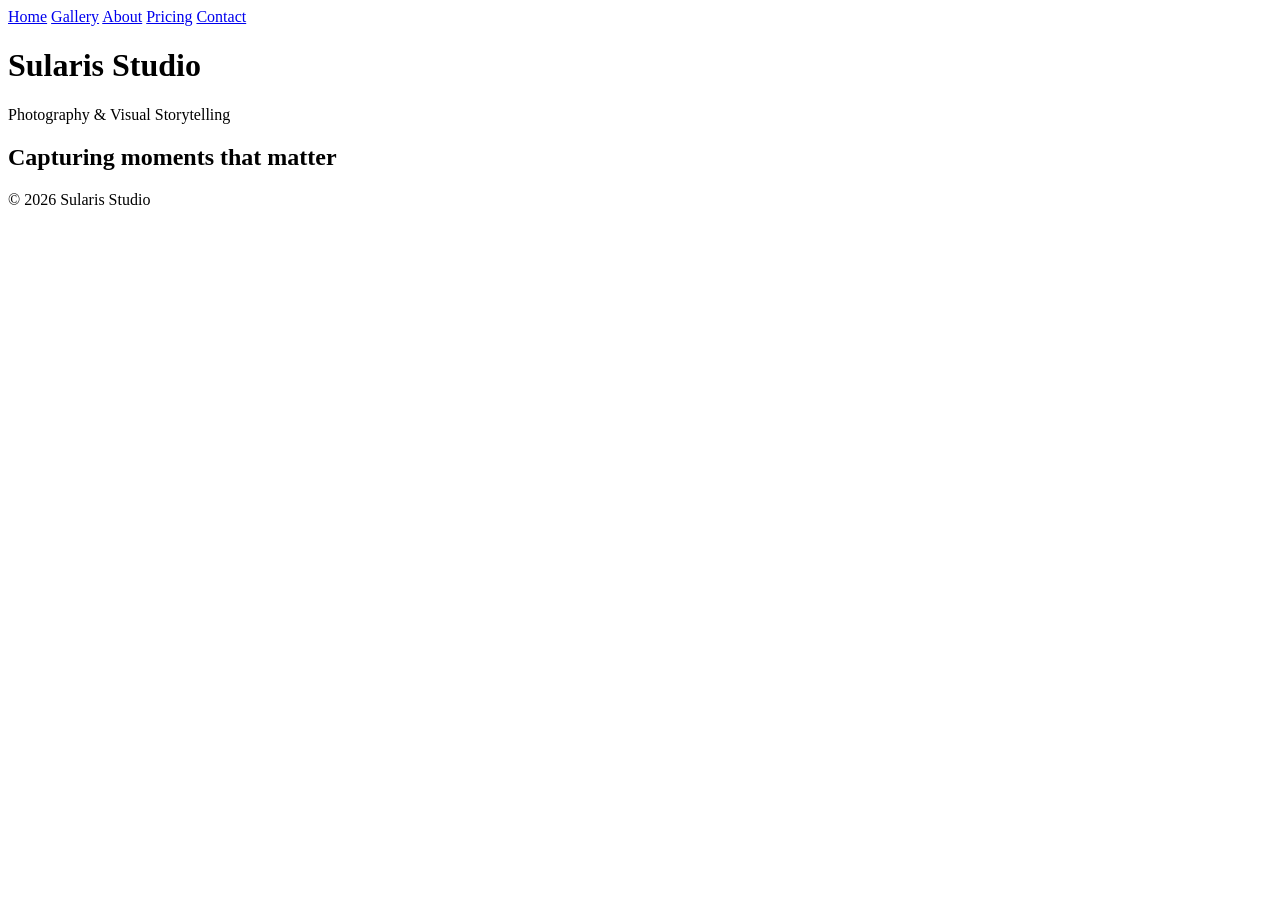
==== index.html @ 9b458678 "Update index.html" ====
<!DOCTYPE html>
<html>
<head>
  <title>Sularis Studio</title>
  <link rel="stylesheet" href="style.css">
</head>
<body>

<div class="nav">
  <a href="index.html">Home</a>
  <a href="pages/gallery.html">Gallery</a>
  <a href="pages/about.html">About</a>
  <a href="pages/pricing.html">Pricing</a>
  <a href="pages/contact.html">Contact</a>
</div>

<div class="header">
  <h1>Sularis Studio</h1>
  <p>Photography & Visual Storytelling</p>
</div>

<div class="section">
  <h2>Capturing moments that matter</h2>
</div>

<footer>© 2026 Sularis Studio</footer>

</body>
</html>
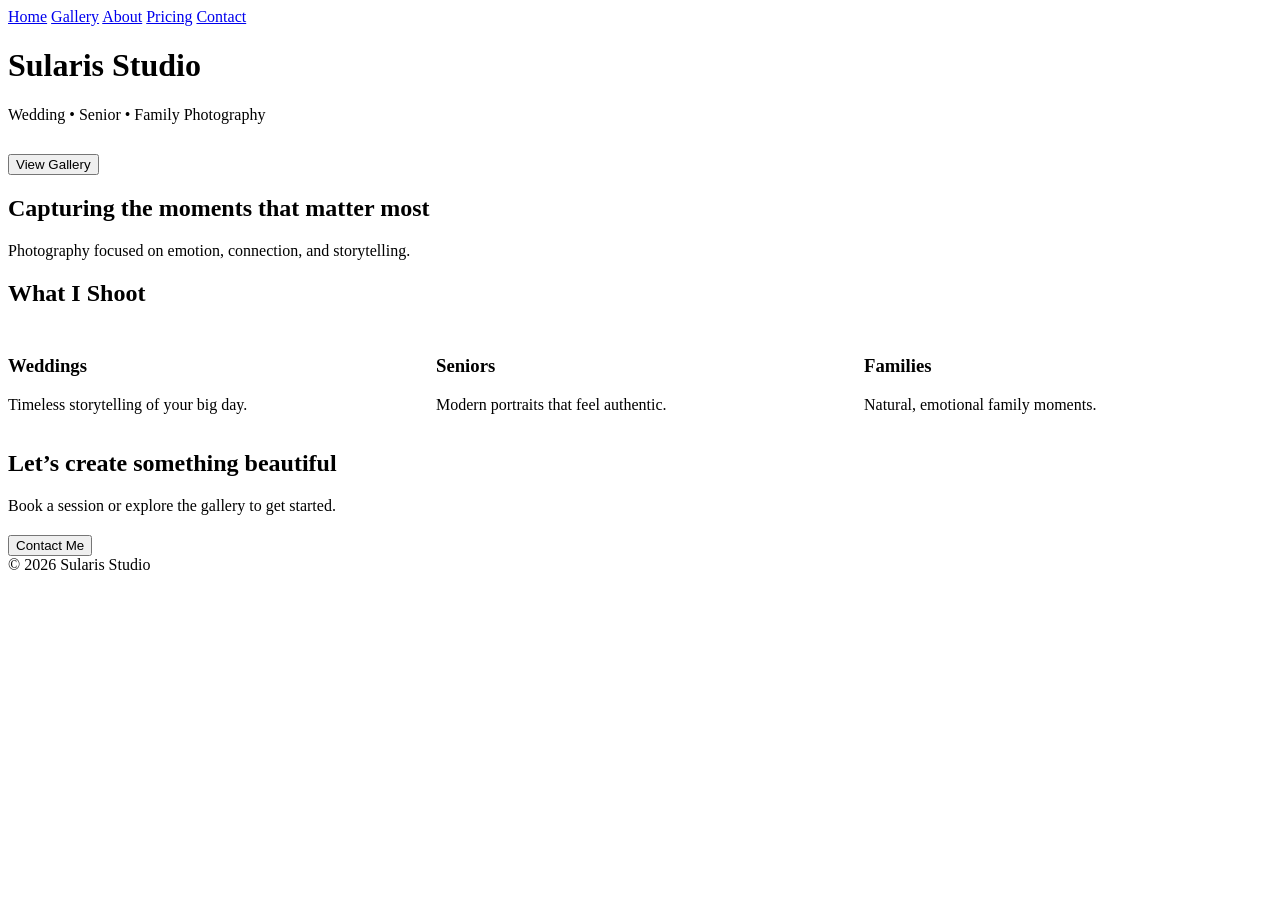
==== commit 3b01abdd: "Update index.html" ====
--- a/index.html
+++ b/index.html
@@ -1,29 +1,88 @@
 <!DOCTYPE html>
-<html>
+<html lang="en">
 <head>
+  <meta charset="UTF-8" />
+  <meta name="viewport" content="width=device-width, initial-scale=1.0"/>
   <title>Sularis Studio</title>
-  <link rel="stylesheet" href="style.css">
+  <link rel="stylesheet" href="style.css"/>
 </head>
+
 <body>
 
-<div class="nav">
-  <a href="index.html">Home</a>
-  <a href="pages/gallery.html">Gallery</a>
-  <a href="pages/about.html">About</a>
-  <a href="pages/pricing.html">Pricing</a>
-  <a href="pages/contact.html">Contact</a>
-</div>
+  <!-- NAVIGATION -->
+  <div class="nav">
+    <a href="index.html">Home</a>
+    <a href="pages/gallery.html">Gallery</a>
+    <a href="pages/about.html">About</a>
+    <a href="pages/pricing.html">Pricing</a>
+    <a href="pages/contact.html">Contact</a>
+  </div>
 
-<div class="header">
-  <h1>Sularis Studio</h1>
-  <p>Photography & Visual Storytelling</p>
-</div>
+  <!-- HERO SECTION -->
+  <header class="header">
+    <h1>Sularis Studio</h1>
+    <p>Wedding • Senior • Family Photography</p>
 
-<div class="section">
-  <h2>Capturing moments that matter</h2>
-</div>
+    <div style="margin-top: 30px;">
+      <a href="pages/gallery.html">
+        <button>View Gallery</button>
+      </a>
+    </div>
+  </header>
 
-<footer>© 2026 Sularis Studio</footer>
+  <!-- FEATURE SECTION -->
+  <div class="hero-card">
+    <h2>Capturing the moments that matter most</h2>
+    <p>
+      Photography focused on emotion, connection, and storytelling.
+    </p>
+  </div>
+
+  <!-- SERVICES PREVIEW -->
+  <div class="section">
+    <h2>What I Shoot</h2>
+
+    <div style="
+      display: grid;
+      grid-template-columns: repeat(auto-fit, minmax(220px, 1fr));
+      gap: 20px;
+      margin-top: 30px;
+    ">
+
+      <div class="hero-card">
+        <h3>Weddings</h3>
+        <p>Timeless storytelling of your big day.</p>
+      </div>
+
+      <div class="hero-card">
+        <h3>Seniors</h3>
+        <p>Modern portraits that feel authentic.</p>
+      </div>
+
+      <div class="hero-card">
+        <h3>Families</h3>
+        <p>Natural, emotional family moments.</p>
+      </div>
+
+    </div>
+  </div>
+
+  <!-- CALL TO ACTION -->
+  <div class="hero-card">
+    <h2>Let’s create something beautiful</h2>
+    <p>Book a session or explore the gallery to get started.</p>
+
+    <div style="margin-top: 20px;">
+      <a href="pages/contact.html">
+        <button>Contact Me</button>
+      </a>
+    </div>
+  </div>
+
+  <!-- FOOTER -->
+  <footer>
+    © 2026 Sularis Studio
+  </footer>
 
 </body>
 </html>
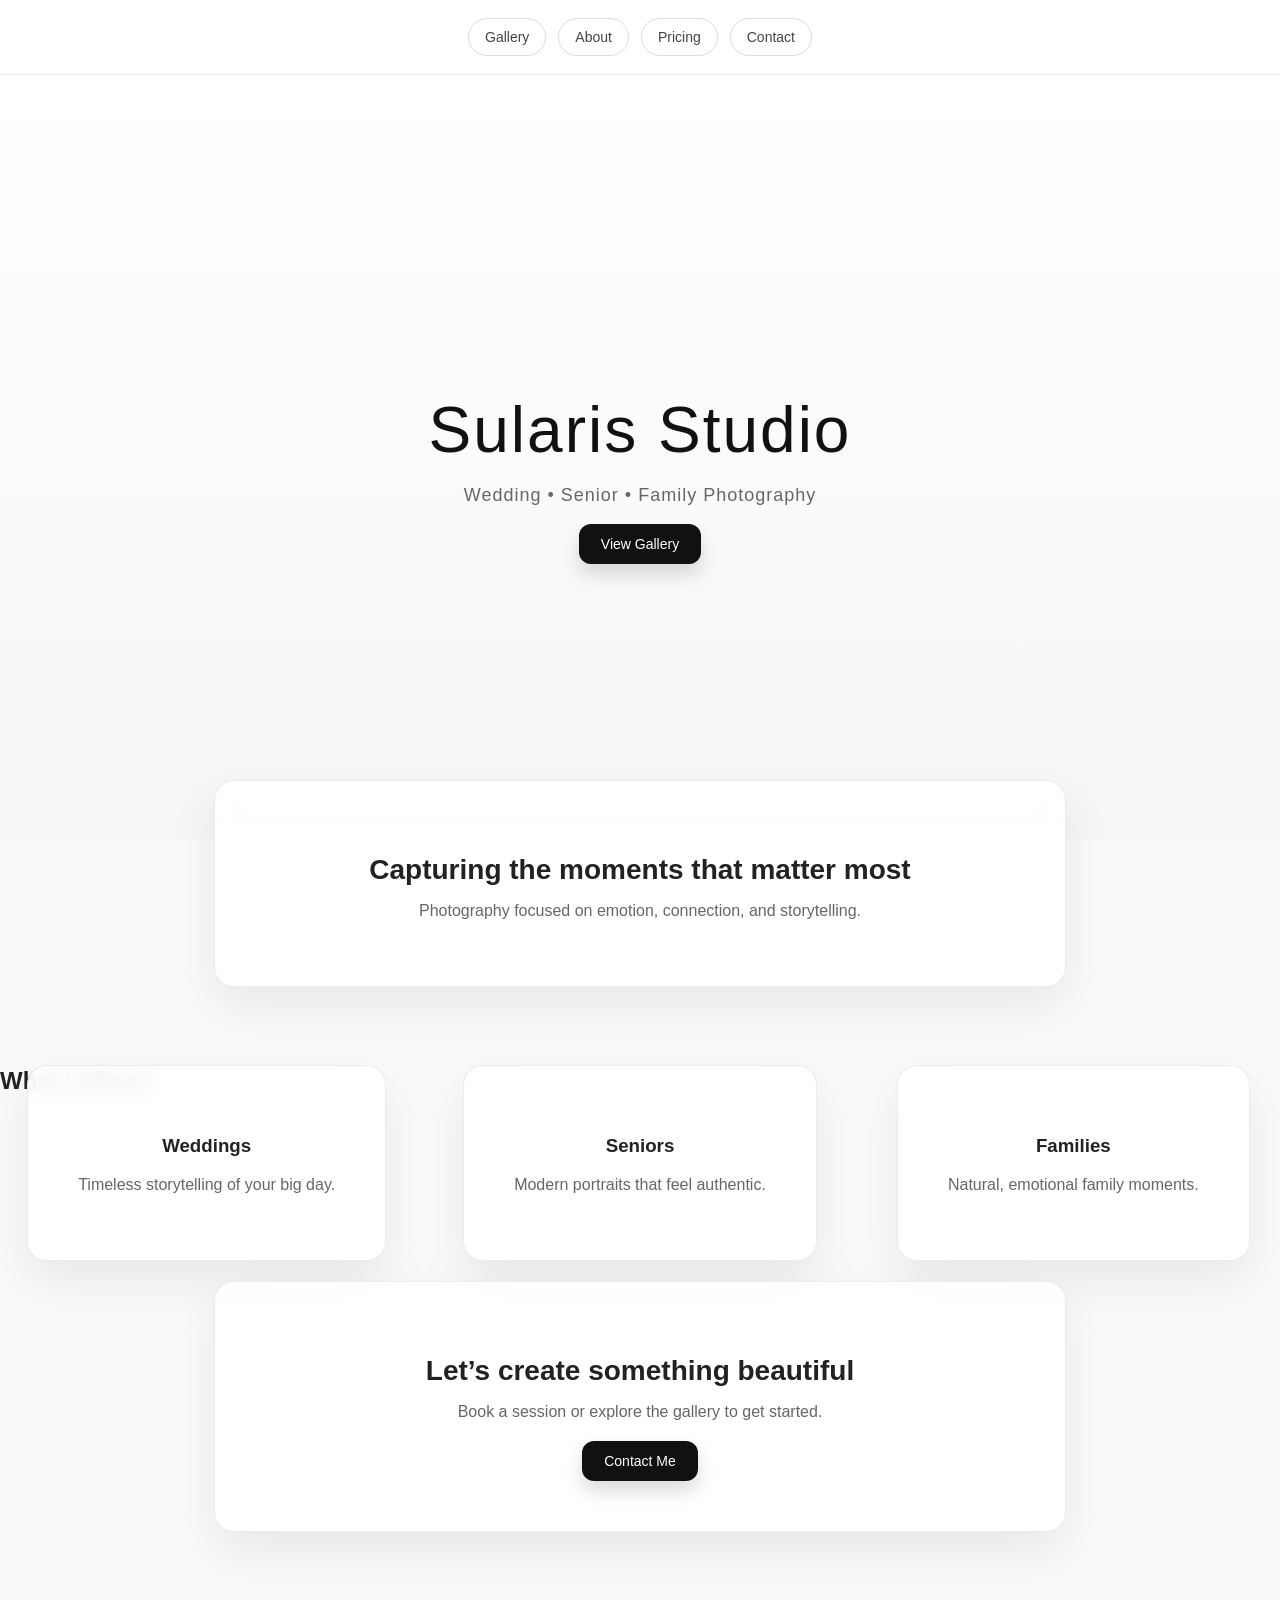
==== commit bb14b96e: "Update index.html image hero header" ====
--- a/index.html
+++ b/index.html
@@ -4,14 +4,13 @@
   <meta charset="UTF-8" />
   <meta name="viewport" content="width=device-width, initial-scale=1.0"/>
   <title>Sularis Studio</title>
-  <link rel="stylesheet" href="style.css"/>
+  <link rel="stylesheet" href="assets/style.css"/>
 </head>
 
 <body>
 
   <!-- NAVIGATION -->
   <div class="nav">
-    <a href="index.html">Home</a>
     <a href="pages/gallery.html">Gallery</a>
     <a href="pages/about.html">About</a>
     <a href="pages/pricing.html">Pricing</a>
@@ -19,6 +18,7 @@
   </div>
 
   <!-- HERO SECTION -->
+<!--  
   <header class="header">
     <h1>Sularis Studio</h1>
     <p>Wedding • Senior • Family Photography</p>
@@ -29,6 +29,19 @@
       </a>
     </div>
   </header>
+  -->
+  <header class="header hero-bg">
+
+  <div class="hero-content">
+    <h1>Sularis Studio</h1>
+    <p>Wedding • Senior • Family Photography</p>
+
+    <a href="pages/gallery.html">
+      <button>View Gallery</button>
+    </a>
+  </div>
+
+</header>
 
   <!-- FEATURE SECTION -->
   <div class="hero-card">
--- a/assets/style.css
+++ b/assets/style.css
@@ -0,0 +1,128 @@
+/* FULL PAGE CENTER LAYOUT */
+body {
+  font-family: Helvetica, Arial, sans-serif;
+  background: #fafafa;
+  color: #222;
+  margin: 0;
+}
+
+/* NAV (already good, but improved spacing) */
+.nav {
+  display: flex;
+  justify-content: center;
+  gap: 12px;
+  padding: 18px;
+  background: #fff;
+  border-bottom: 1px solid #eaeaea;
+}
+
+.nav a {
+  padding: 10px 16px;
+  border-radius: 999px;
+  border: 1px solid #ddd;
+  text-decoration: none;
+  color: #444;
+  transition: 0.2s;
+  font-size: 14px;
+}
+
+.nav a:hover {
+  background: #111;
+  color: #fff;
+  border-color: #111;
+}
+
+.header {
+  height: 85vh;
+  display: flex;
+  flex-direction: column;
+  justify-content: center;
+  align-items: center;
+  text-align: center;
+
+  padding: 0 20px;
+
+  /* ✨ subtle luxury gradient background */
+  background: linear-gradient(
+    to bottom,
+    #ffffff,
+    #f6f6f6
+  );
+}
+
+/* BIG TITLE IMPACT */
+.header h1 {
+  font-size: 64px;
+  font-weight: 500;
+  letter-spacing: 2px;
+  margin-bottom: 10px;
+
+  /* subtle depth */
+  color: #111;
+}
+
+/* SUBTITLE */
+.header p {
+  font-size: 18px;
+  color: #666;
+  letter-spacing: 1px;
+}
+
+button {
+  padding: 12px 22px;
+  border-radius: 12px;
+  border: none;
+ 
+  background: #111;
+  color: #fff;
+
+  cursor: pointer;
+  font-size: 14px;
+
+  transition: 0.2s ease;
+  box-shadow: 0 10px 20px rgba(0,0,0,0.15);
+}
+
+button:hover {
+  transform: translateY(-2px);
+  box-shadow: 0 15px 25px rgba(0,0,0,0.2);
+}
+
+.hero-card {
+  max-width: 750px;
+  margin: -40px auto 60px auto;
+
+  background: rgba(255, 255, 255, 0.9);
+  backdrop-filter: blur(10px);
+
+  border: 1px solid rgba(0, 0, 0, 0.08);
+  border-radius: 20px;
+
+  padding: 50px;
+
+  text-align: center;
+
+  /* ✨ real depth */
+  box-shadow:
+    0 20px 50px rgba(0, 0, 0, 0.08);
+
+  transform: translateY(-20px);
+  transition: transform 0.3s ease, box-shadow 0.3s ease;
+}
+
+/* hover lift effect */
+.hero-card:hover {
+  transform: translateY(-25px);
+  box-shadow:
+    0 30px 70px rgba(0, 0, 0, 0.12);
+}
+
+.hero-card h2 {
+  font-size: 28px;
+  margin-bottom: 10px;
+}
+
+.hero-card p {
+  color: #666;
+  font-size: 16px;
+}
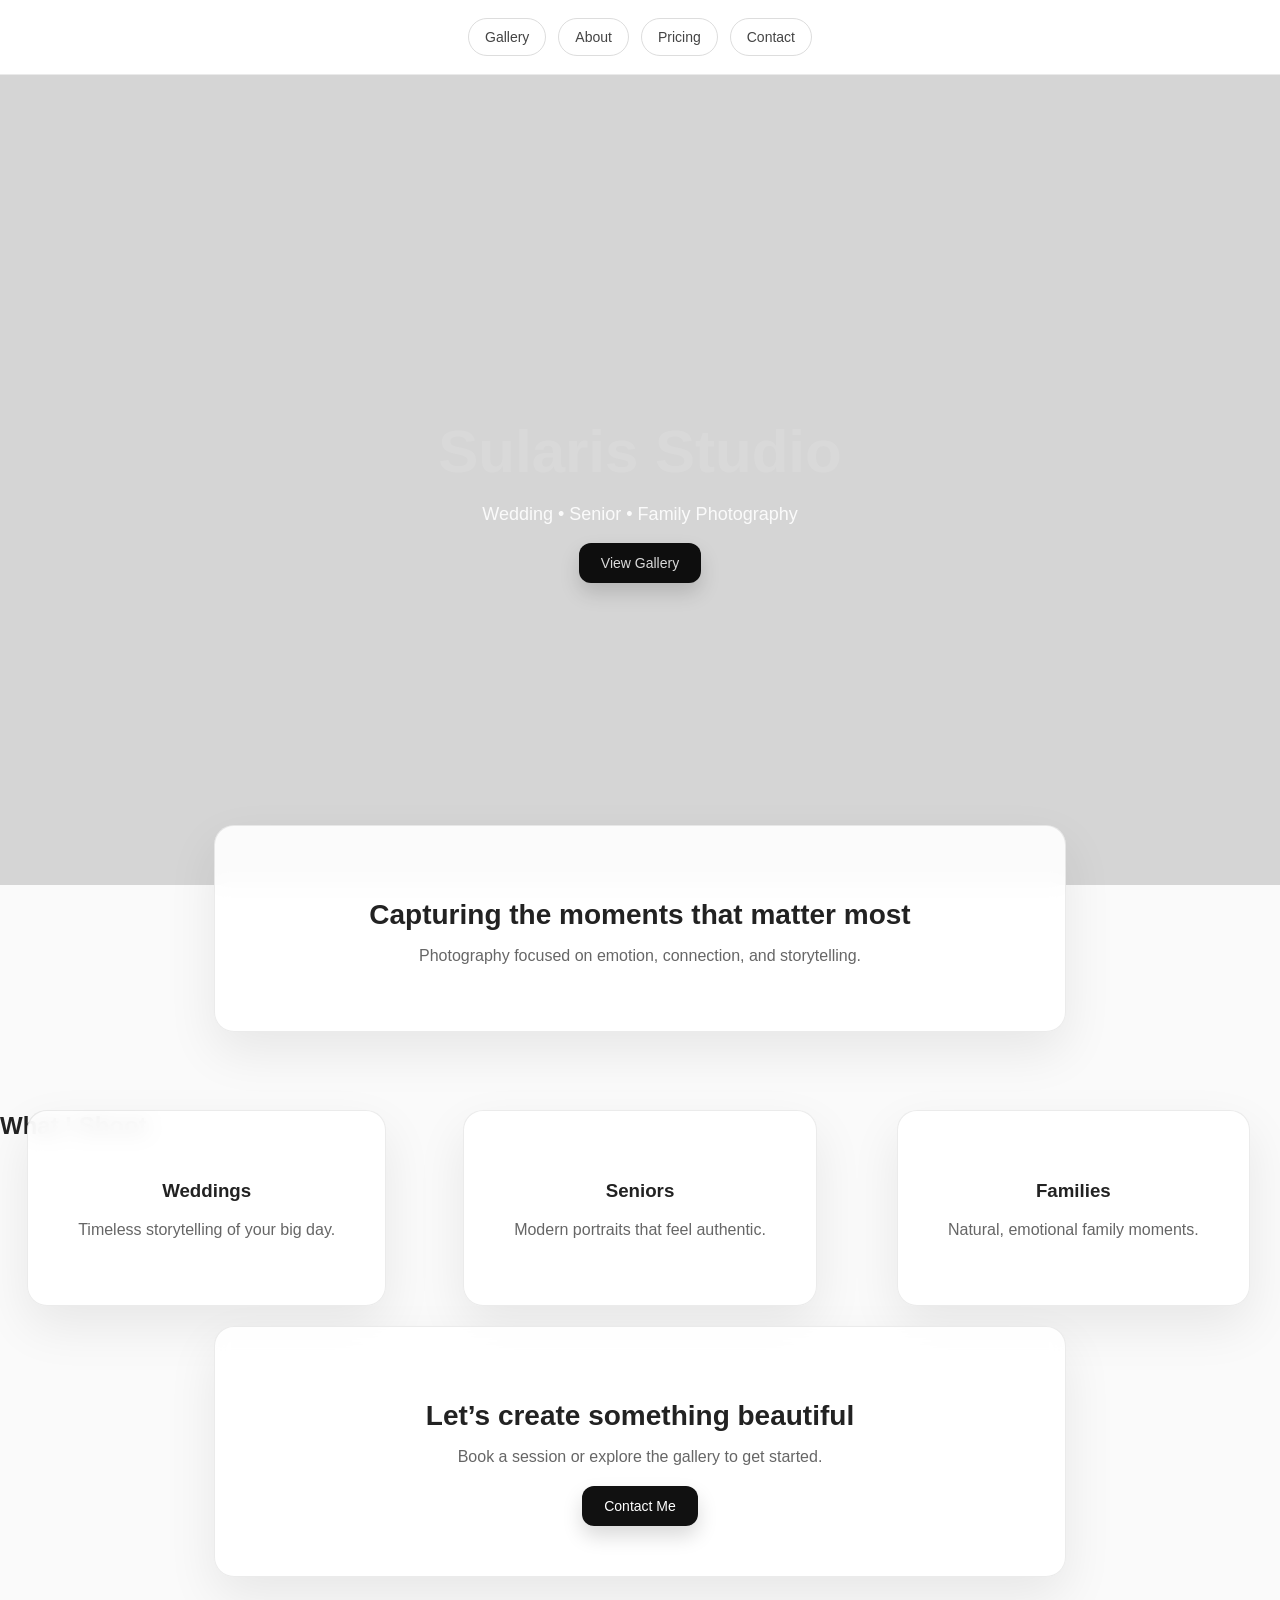
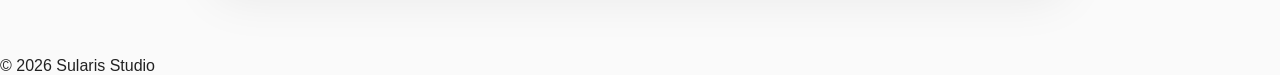
==== commit e8023590: "Update index.html" ====
--- a/index.html
+++ b/index.html
@@ -29,7 +29,7 @@
       </a>
     </div>
   </header>
-  -->
+ 
   <header class="header hero-bg">
 
   <div class="hero-content">
@@ -42,7 +42,21 @@
   </div>
 
 </header>
+ -->
 
+<header class="hero-bg">
+
+  <div class="hero-content-box">
+    <h1>Sularis Studio</h1>
+    <p>Wedding • Senior • Family Photography</p>
+
+    <a href="pages/gallery.html">
+      <button>View Gallery</button>
+    </a>
+  </div>
+
+</header>
+  
   <!-- FEATURE SECTION -->
   <div class="hero-card">
     <h2>Capturing the moments that matter most</h2>
--- a/assets/style.css
+++ b/assets/style.css
@@ -126,3 +126,54 @@
   color: #666;
   font-size: 16px;
 }
+
+/* HERO HEADER */
+.hero-bg {
+  height: 90vh;
+  display: flex;
+  align-items: center;
+  justify-content: center; /* use to be center*/
+  text-align: center;
+  
+  position: relative;
+  color: white;
+
+  /* background image */
+  background-image: url("../images/home1.jpg");
+  background-size: cover;
+  background-position: center 30%;
+}
+
+/* dark overlay */
+.hero-bg::before {
+  content: "";
+  position: absolute;
+  inset: 0;
+  background: rgba(0,0,0,0.15);
+}
+
+/* keeps text above overlay */
+.hero-content {
+  position: relative;
+  z-index: 1;
+
+  /* moves text within hero header */
+ transform: translateY(clamp(40px, 8vh, 90px));
+}
+
+.hero-bg h1 {
+  font-size: 60px;
+  margin-bottom: 10px;
+}
+
+.hero-bg p {
+  font-size: 18px;
+  opacity: 0.9;
+}
+
+/* MOBILE ADJUSTMENTS */
+@media (max-width: 768px) {
+  .hero-content {
+    transform: translateY(30px);
+  }
+}
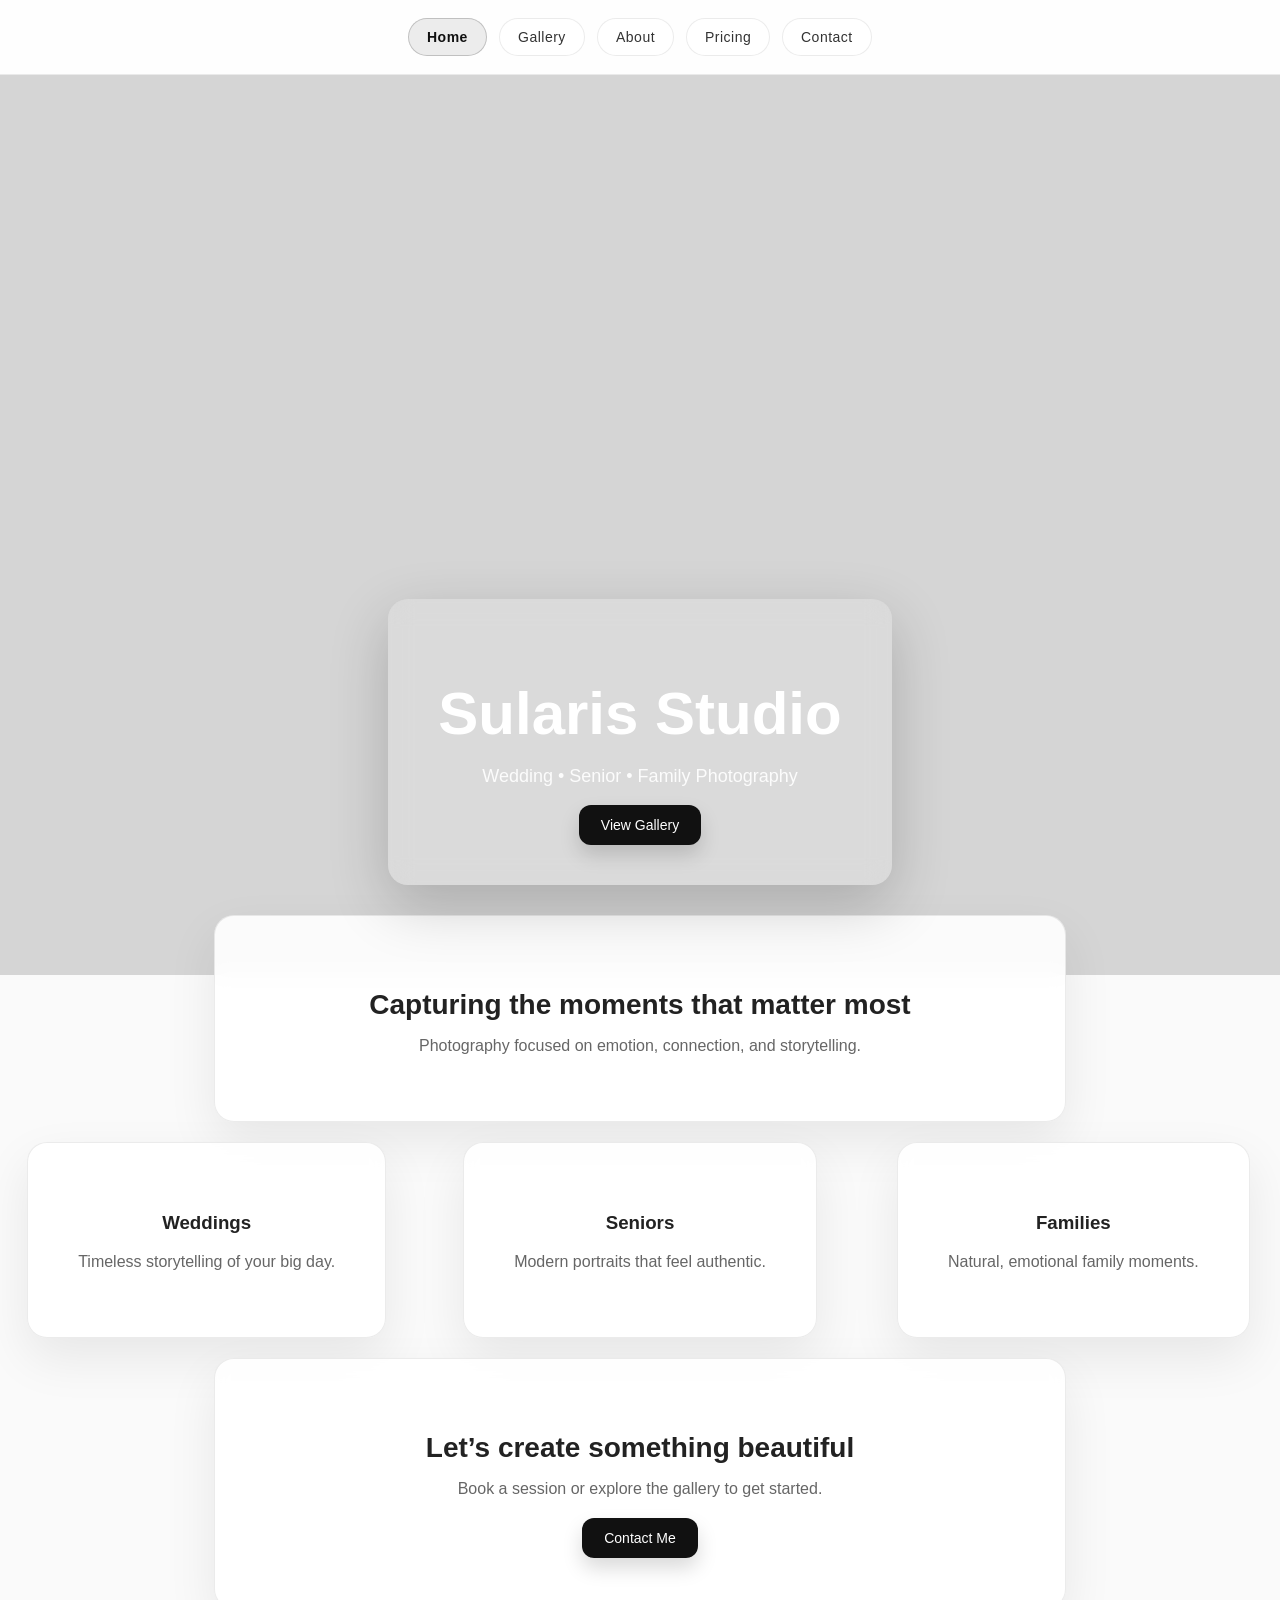
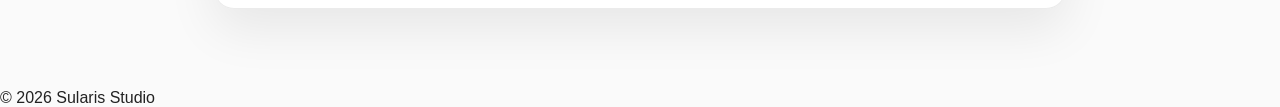
==== commit 60b2a8dd: "Update index.html" ====
--- a/index.html
+++ b/index.html
@@ -11,10 +11,11 @@
 
   <!-- NAVIGATION -->
   <div class="nav">
-    <a href="pages/gallery.html">Gallery</a>
-    <a href="pages/about.html">About</a>
-    <a href="pages/pricing.html">Pricing</a>
-    <a href="pages/contact.html">Contact</a>
+    <a href="/" class="active">Home</a>
+    <a href="/pages/gallery.html">Gallery</a>
+    <a href="/pages/about.html">About</a>
+    <a href="/pages/pricing.html">Pricing</a>
+    <a href="/pages/contact.html">Contact</a>
   </div>
 
   <!-- HERO SECTION -->
@@ -67,7 +68,6 @@
 
   <!-- SERVICES PREVIEW -->
   <div class="section">
-    <h2>What I Shoot</h2>
 
     <div style="
       display: grid;
--- a/assets/style.css
+++ b/assets/style.css
@@ -8,29 +8,65 @@
 
 /* NAV (already good, but improved spacing) */
 .nav {
+  position: sticky;
+  top: 0;
+  z-index: 1000;
+  gap: 14px;
+
   display: flex;
   justify-content: center;
   gap: 12px;
   padding: 18px;
-  background: #fff;
-  border-bottom: 1px solid #eaeaea;
+
+  /* glass effect background */
+  background: rgba(255, 255, 255, 0.75);
+  backdrop-filter: blur(10px);
+
+  border-bottom: 1px solid rgba(0, 0, 0, 0.08);
 }
 
 .nav a {
-  padding: 10px 16px;
+  padding: 10px 18px;
   border-radius: 999px;
-  border: 1px solid #ddd;
+  will-change: transform;
+  border: 1px solid rgba(0, 0, 0, 0.08);
+  background: rgba(255, 255, 255, 0.6);
+
   text-decoration: none;
-  color: #444;
-  transition: 0.2s;
+  color: #333;
+
   font-size: 14px;
+  font-weight: 500;
+  letter-spacing: 0.5px;
+
+  backdrop-filter: blur(8px);
+
+  transition: all 0.25s ease;
 }
 
 .nav a:hover {
-  background: #111;
+  background: rgba(17,17,17,0.85);
   color: #fff;
   border-color: #111;
-}
+
+  transform: translateY(-1px);
+  box-shadow: 0 8px 20px rgba(0,0,0,0.15);
+}
+
+.nav a.active {
+  background: rgba(17,17,17,0.08);
+  border-color: rgba(17,17,17,0.2);
+  color: #111;
+  font-weight: 600
+}
+
+.nav a.active:hover {
+  background: rgba(17,17,17,0.12);
+}
+
+
+
+
 
 .header {
   height: 85vh;
@@ -102,7 +138,7 @@
 
   text-align: center;
 
-  /* ✨ real depth */
+  /* real depth */
   box-shadow:
     0 20px 50px rgba(0, 0, 0, 0.08);
 
@@ -131,15 +167,16 @@
 .hero-bg {
   height: 90vh;
   display: flex;
-  align-items: center;
+  align-items: flex-end;
   justify-content: center; /* use to be center*/
   text-align: center;
+
+   /* title location */
+  padding-bottom: 90px;
   
   position: relative;
-  color: white;
-
   /* background image */
-  background-image: url("../images/home1.jpg");
+  background-image: url("../images/Home1.jpg");
   background-size: cover;
   background-position: center 30%;
 }
@@ -150,16 +187,41 @@
   position: absolute;
   inset: 0;
   background: rgba(0,0,0,0.15);
-}
-
-/* keeps text above overlay */
-.hero-content {
+  z-index: 0;
+}
+
+/* FLOATING GLASS BOX */
+.hero-content-box {
   position: relative;
   z-index: 1;
 
-  /* moves text within hero header */
- transform: translateY(clamp(40px, 8vh, 90px));
-}
+  text-align: center;
+  padding: 40px 50px;
+  border-radius: 20px;
+
+  /*  CONTROL THIS FOR OPACITY */
+  background: rgba(255, 255, 255, 0.12);
+
+  /* glass blur effect */
+  backdrop-filter: blur(12px);
+
+  /* soft shadow = floating feel */
+  box-shadow: 0 20px 60px rgba(0,0,0,0.2);
+
+  color: white;
+  max-width: 600px;
+}
+
+.hero-content-box {
+  transition: transform 0.3s ease, box-shadow 0.3s ease;
+}
+
+.hero-content-box:hover {
+  transform: translateY(-8px);
+  box-shadow: 0 30px 80px rgba(0,0,0,0.35);
+}
+
+
 
 .hero-bg h1 {
   font-size: 60px;
@@ -171,9 +233,149 @@
   opacity: 0.9;
 }
 
-/* MOBILE ADJUSTMENTS */
-@media (max-width: 768px) {
-  .hero-content {
-    transform: translateY(30px);
-  }
-}
+
+/* PRICING GRID */
+.pricing-grid {
+  display: grid;
+  grid-template-columns: repeat(auto-fit, minmax(260px, 1fr));
+  gap: 30px;
+  padding: 40px;
+}
+
+/* PRICE CARD */
+.price-card {
+  background: rgba(255,255,255,0.85);
+  backdrop-filter: blur(10px);
+
+  border: 1px solid rgba(0,0,0,0.08);
+  border-radius: 20px;
+
+  padding: 30px;
+
+  box-shadow: 0 15px 40px rgba(0,0,0,0.08);
+  transition: 0.3s ease;
+}
+
+.price-card:hover {
+  transform: translateY(-8px);
+  box-shadow: 0 25px 60px rgba(0,0,0,0.12);
+}
+
+.price-card h2 {
+  margin-bottom: 5px;
+}
+
+.price {
+  font-size: 28px;
+  margin-bottom: 10px;
+}
+
+.desc {
+  color: #777;
+  margin-bottom: 15px;
+}
+
+.price-card ul {
+  padding-left: 18px;
+  color: #555;
+  margin-bottom: 20px;
+}
+
+/* FEATURED PLAN */
+.featured {
+  border: 2px solid #111;
+  transform: scale(1.03);
+}
+
+.badge {
+  background: #111;
+  color: white;
+  font-size: 12px;
+  padding: 5px 10px;
+  border-radius: 999px;
+  display: inline-block;
+  margin-bottom: 10px;
+}
+
+/* ADDONS */
+.addons {
+  list-style: none;
+  padding: 0;
+  color: #555;
+}
+
+/* SUBTITLE */
+.subtitle {
+  text-align: center;
+  color: #777;
+  margin-bottom: 20px;
+}
+
+.section-title {
+  text-align: center;
+  font-size: 32px;
+  margin-top: 40px;
+}
+
+.section-subtitle {
+  text-align: center;
+  color: #777;
+  margin-bottom: 20px;
+}
+
+
+/* Pricing hero size */
+.pricing-hero {
+  height: 60vh; /* smaller than homepage */
+  background-image: url("../images/pricing.jpg"); /* optional */
+}
+
+/* ADDONS CONTAINER */
+.addons-box {
+  max-width: 1100px;
+  margin: 60px auto;
+  transition: transform 0.3s ease, box-shadow 0.3s ease;
+
+  padding: 40px;
+
+  border-radius: 24px;
+
+  background: rgba(255,255,255,0.8);
+  backdrop-filter: blur(10px);
+
+  border: 1px solid rgba(0,0,0,0.08);
+
+  box-shadow: 0 20px 60px rgba(0,0,0,0.08);
+
+  text-align: center;
+}
+
+.addons-box:hover {
+  transform: translateY(-6px);
+  box-shadow: 0 30px 80px rgba(0,0,0,0.12);
+}
+
+/* GRID INSIDE */
+.addons-grid {
+  display: grid;
+  grid-template-columns: repeat(auto-fit, minmax(220px, 1fr));
+  gap: 30px;
+  margin-top: 20px;
+}
+
+/* INDIVIDUAL ITEM */
+.addon-item h4 {
+  margin-bottom: 5px;
+  font-size: 16px;
+}
+
+.addon-item p {
+  font-size: 18px;
+  font-weight: 600;
+}
+
+.addon-item span {
+  display: block;
+  font-size: 13px;
+  color: #777;
+}
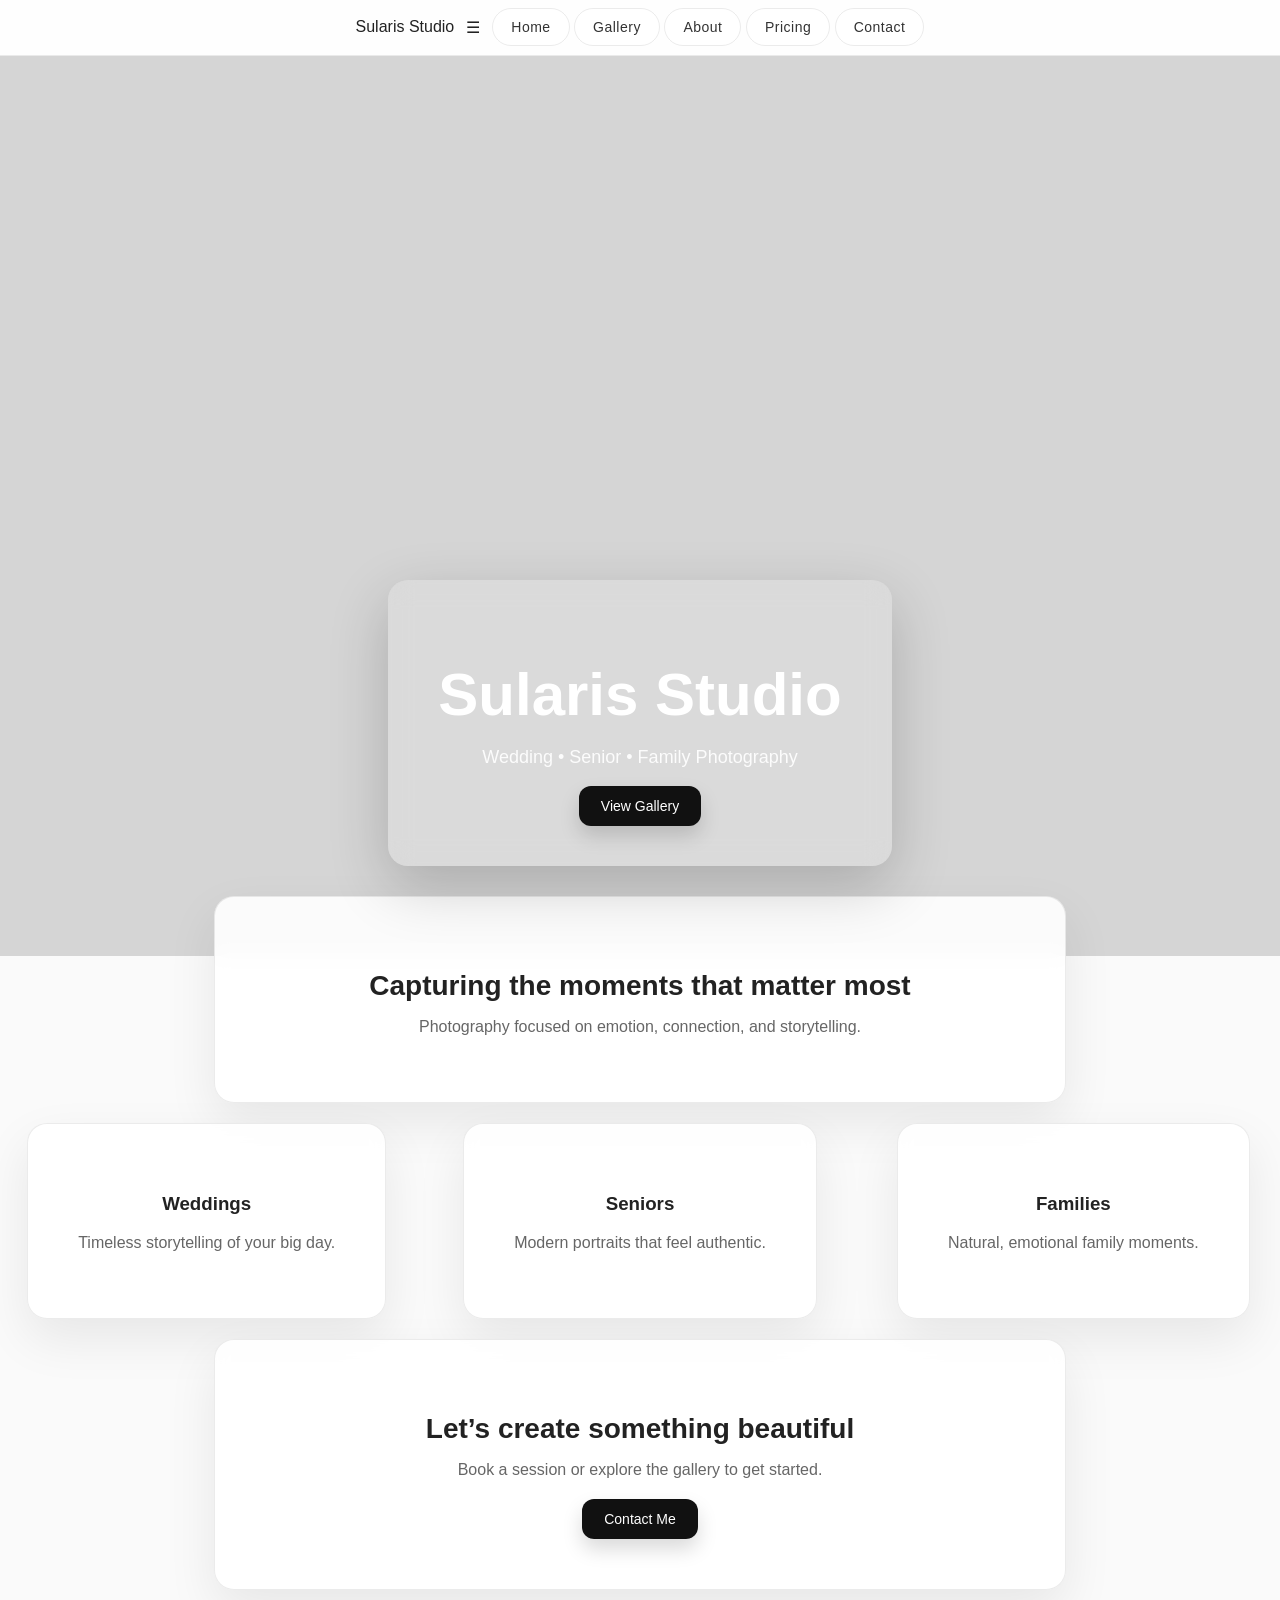
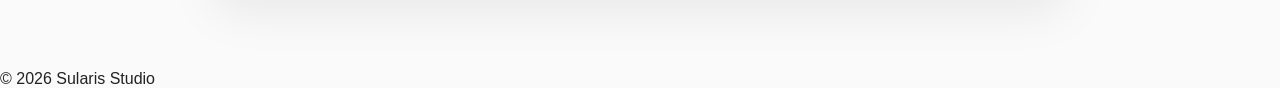
==== commit e327bc9a: "Update index.html" ====
--- a/index.html
+++ b/index.html
@@ -10,14 +10,27 @@
 <body>
 
   <!-- NAVIGATION -->
+ <!-- <div class="nav">
+    <a href="index.html" class="active">Home</a>
+    <a href="pages/gallery.html">Gallery</a>
+    <a href="pages/about.html">About</a>
+    <a href="pages/pricing.html">Pricing</a>
+    <a href="pages/contact.html">Contact</a>
+  </div>
+-->
   <div class="nav">
-    <a href="/" class="active">Home</a>
-    <a href="/pages/gallery.html">Gallery</a>
-    <a href="/pages/about.html">About</a>
-    <a href="/pages/pricing.html">Pricing</a>
-    <a href="/pages/contact.html">Contact</a>
+  <div class="logo">Sularis Studio</div>
+
+  <div class="hamburger" onclick="toggleMenu()">☰</div>
+
+  <div class="nav-links" id="navLinks">
+    <a href="index.html">Home</a>
+    <a href="pages/gallery.html">Gallery</a>
+    <a href="pages/about.html">About</a>
+    <a href="pages/pricing.html">Pricing</a>
+    <a href="pages/contact.html">Contact</a>
   </div>
-
+</div>
   <!-- HERO SECTION -->
 <!--  
   <header class="header">
--- a/assets/style.css
+++ b/assets/style.css
@@ -379,3 +379,41 @@
   font-size: 13px;
   color: #777;
 }
+
+@media (max-width: 768px) {
+  .header h1 {
+    font-size: 38px;
+  }
+
+  .header p {
+    font-size: 14px;
+  }
+
+  .hero-content-box {
+    padding: 20px 22px;
+    max-width: 90%;
+  }
+
+  .nav {
+    flex-wrap: wrap;
+    gap: 8px;
+  }
+
+  button {
+    padding: 10px 16px;
+  }
+
+  .hero-bg h1 {
+  font-size: 38px;
+}
+
+.hero-bg p {
+  font-size: 14px;
+}
+
+.hero-content-box {
+  padding: 20px 22px;
+  max-width: 90%;
+}
+  
+}
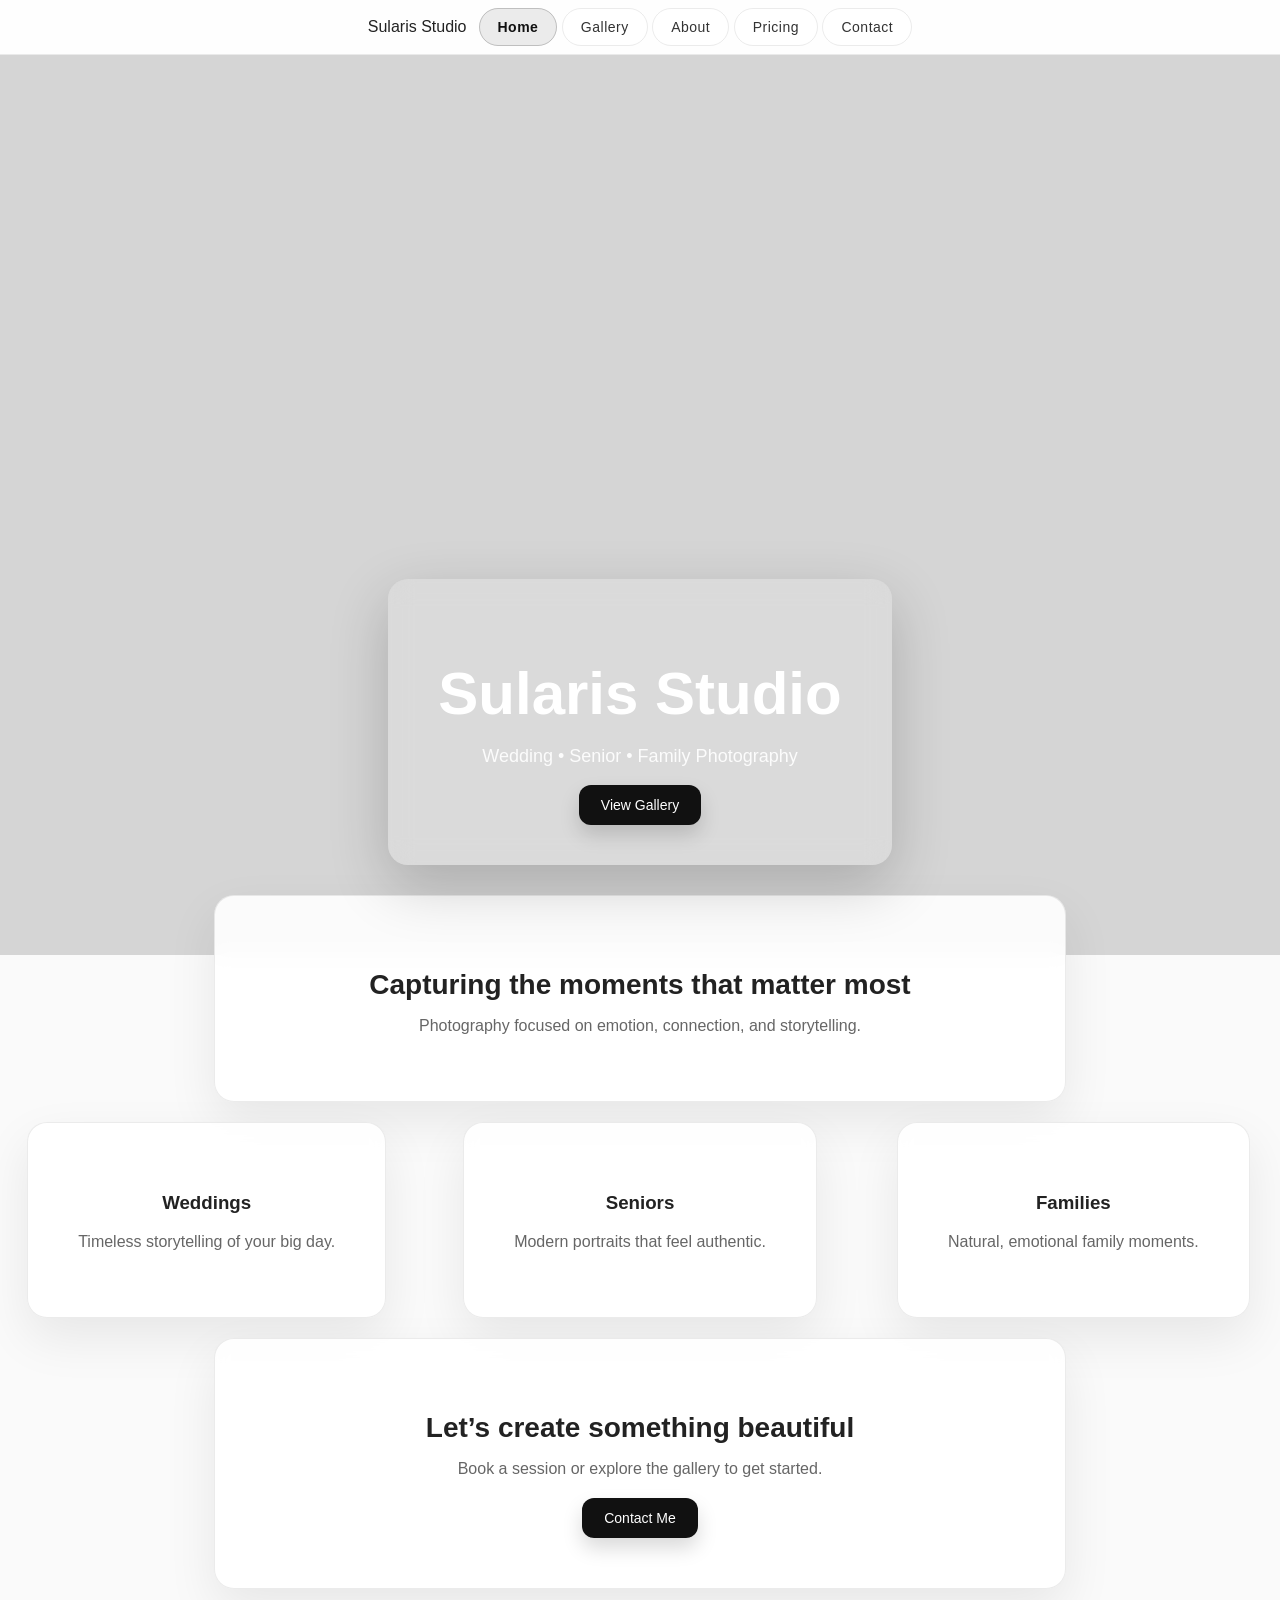
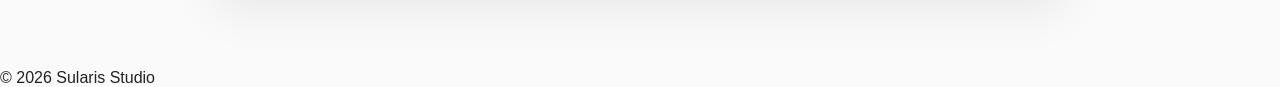
==== commit 9c95bf54: "Update index.html" ====
--- a/index.html
+++ b/index.html
@@ -24,7 +24,7 @@
   <div class="hamburger" onclick="toggleMenu()">☰</div>
 
   <div class="nav-links" id="navLinks">
-    <a href="index.html">Home</a>
+    <a href="index.html" class="active">Home</a>
     <a href="pages/gallery.html">Gallery</a>
     <a href="pages/about.html">About</a>
     <a href="pages/pricing.html">Pricing</a>
--- a/assets/style.css
+++ b/assets/style.css
@@ -417,3 +417,34 @@
 }
   
 }
+
+/* desktop default */
+.hamburger {
+  display: none;
+}
+
+/* MOBILE ONLY */
+@media (max-width: 768px) {
+
+  .hamburger {
+    display: block;
+    font-size: 26px;
+    cursor: pointer;
+  }
+
+  .nav-links {
+    display: none;
+    flex-direction: column;
+    position: absolute;
+    top: 70px;
+    right: 20px;
+    background: rgba(255,255,255,0.95);
+    backdrop-filter: blur(10px);
+    padding: 15px;
+    border-radius: 16px;
+  }
+
+  .nav-links.show {
+    display: flex;
+  }
+}
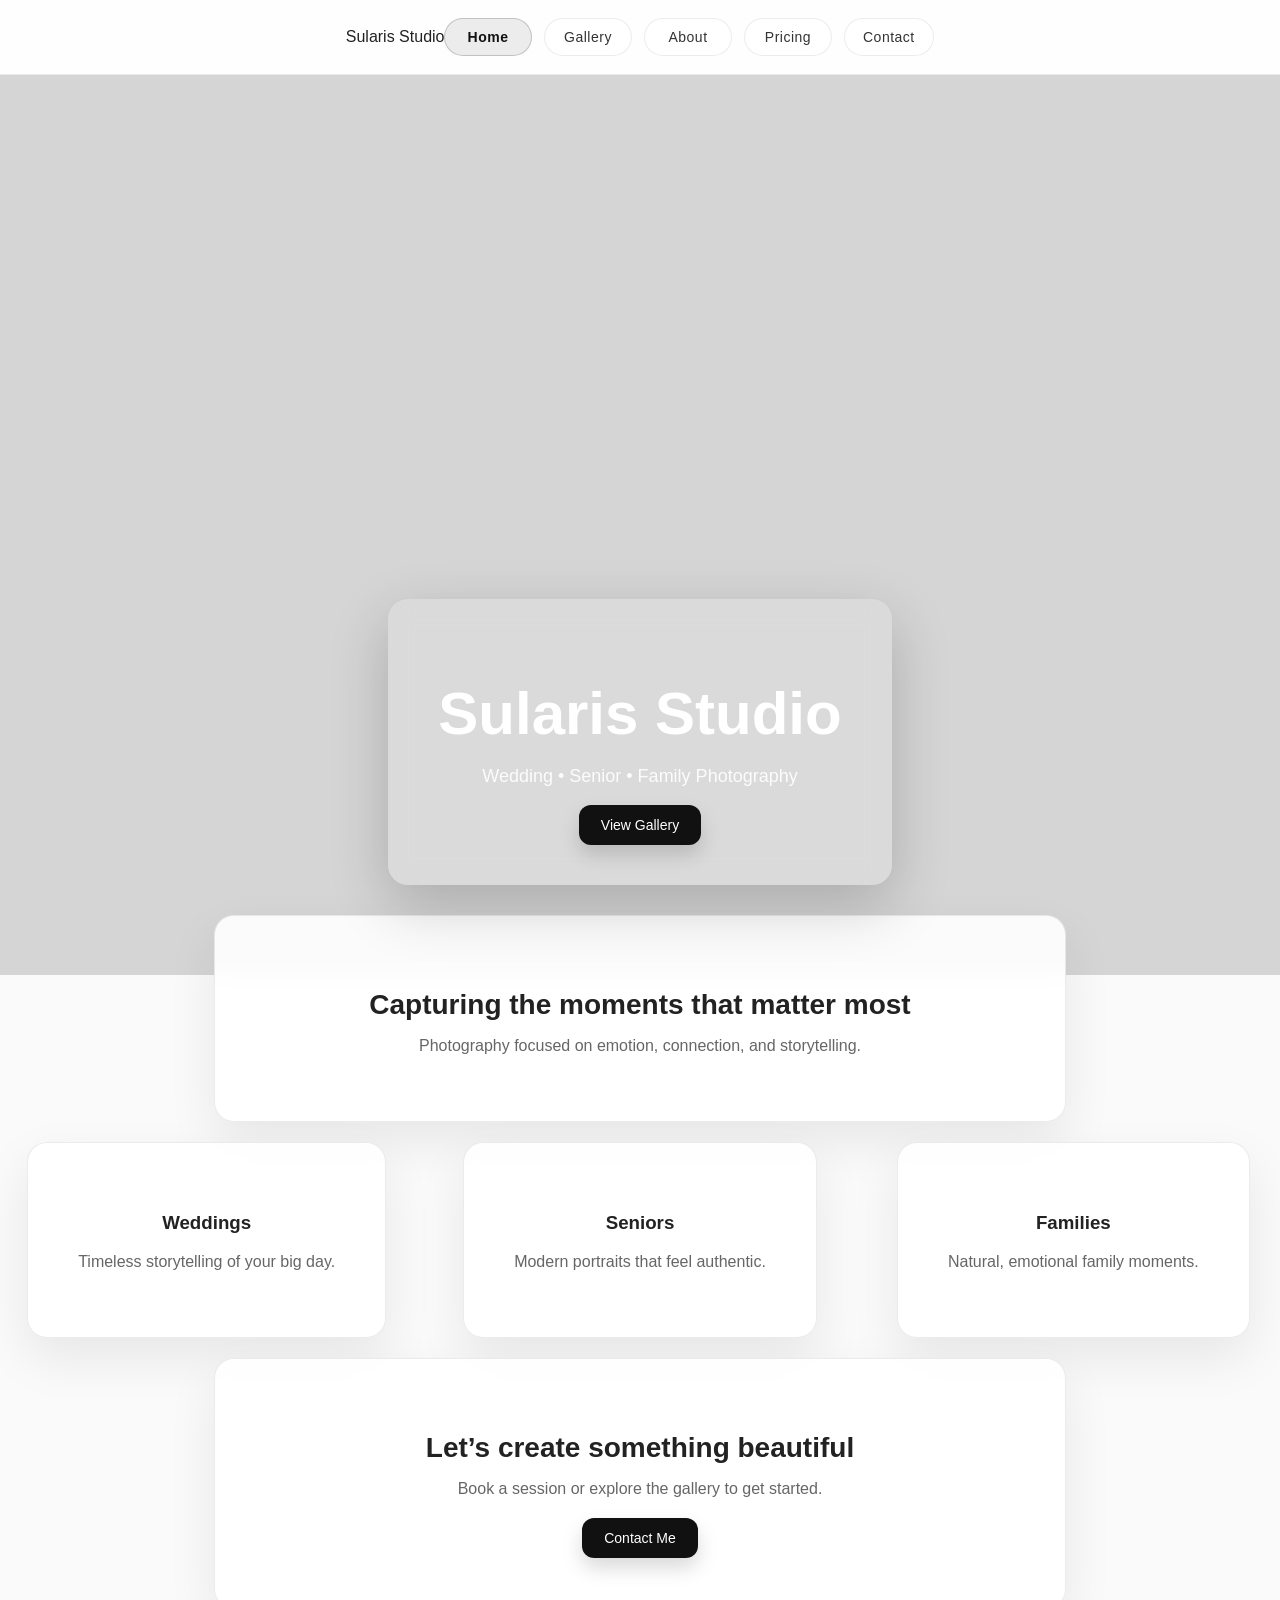
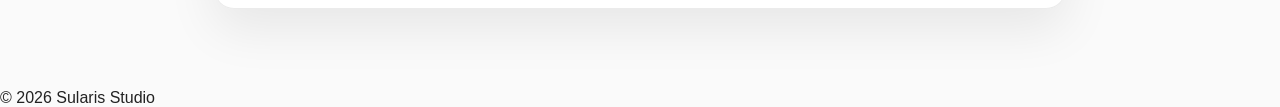
==== commit e1516950: "Update index.html" ====
--- a/index.html
+++ b/index.html
@@ -7,7 +7,10 @@
   <link rel="stylesheet" href="assets/style.css"/>
 </head>
 
+
 <body>
+  
+
 
   <!-- NAVIGATION -->
  <!-- <div class="nav">
@@ -18,7 +21,8 @@
     <a href="pages/contact.html">Contact</a>
   </div>
 -->
-  <div class="nav">
+<div class="nav">
+  
   <div class="logo">Sularis Studio</div>
 
   <div class="hamburger" onclick="toggleMenu()">☰</div>
@@ -123,6 +127,8 @@
   <footer>
     © 2026 Sularis Studio
   </footer>
-
+  
+<script src="assets/script.js"></script>
+  
 </body>
 </html>
--- a/assets/style.css
+++ b/assets/style.css
@@ -11,26 +11,37 @@
   position: sticky;
   top: 0;
   z-index: 1000;
-  gap: 14px;
+  flex-wrap: nowrap;
 
   display: flex;
   justify-content: center;
+  align-items: center;
+
+  padding: 18px 24px;
+
+  background: rgba(255,255,255,0.75);
+  backdrop-filter: blur(10px);
+  border-bottom: 1px solid rgba(0,0,0,0.08);
+}
+
+.nav-links {
+  display: flex;
   gap: 12px;
-  padding: 18px;
-
-  /* glass effect background */
-  background: rgba(255, 255, 255, 0.75);
-  backdrop-filter: blur(10px);
-
-  border-bottom: 1px solid rgba(0, 0, 0, 0.08);
-}
-
-.nav a {
+  align-items: center;
+}
+
+.nav-links a {
   padding: 10px 18px;
   border-radius: 999px;
   will-change: transform;
   border: 1px solid rgba(0, 0, 0, 0.08);
   background: rgba(255, 255, 255, 0.6);
+ 
+  display: inline-flex;
+  justify-content: center;
+  align-items: center;
+  min-width: 50px;
+  text-align: center;
 
   text-decoration: none;
   color: #333;
@@ -44,7 +55,7 @@
   transition: all 0.25s ease;
 }
 
-.nav a:hover {
+.nav-links a:hover {
   background: rgba(17,17,17,0.85);
   color: #fff;
   border-color: #111;
@@ -53,14 +64,14 @@
   box-shadow: 0 8px 20px rgba(0,0,0,0.15);
 }
 
-.nav a.active {
+.nav-links a.active {
   background: rgba(17,17,17,0.08);
   border-color: rgba(17,17,17,0.2);
   color: #111;
   font-weight: 600
 }
 
-.nav a.active:hover {
+.nav-links a.active:hover {
   background: rgba(17,17,17,0.12);
 }
 
@@ -380,50 +391,10 @@
   color: #777;
 }
 
-@media (max-width: 768px) {
-  .header h1 {
-    font-size: 38px;
-  }
-
-  .header p {
-    font-size: 14px;
-  }
-
-  .hero-content-box {
-    padding: 20px 22px;
-    max-width: 90%;
-  }
-
-  .nav {
-    flex-wrap: wrap;
-    gap: 8px;
-  }
-
-  button {
-    padding: 10px 16px;
-  }
-
-  .hero-bg h1 {
-  font-size: 38px;
-}
-
-.hero-bg p {
-  font-size: 14px;
-}
-
-.hero-content-box {
-  padding: 20px 22px;
-  max-width: 90%;
-}
-  
-}
-
-/* desktop default */
 .hamburger {
   display: none;
 }
 
-/* MOBILE ONLY */
 @media (max-width: 768px) {
 
   .hamburger {
@@ -438,13 +409,41 @@
     position: absolute;
     top: 70px;
     right: 20px;
+
     background: rgba(255,255,255,0.95);
     backdrop-filter: blur(10px);
     padding: 15px;
     border-radius: 16px;
+
+    box-shadow: 0 10px 30px rgba(0,0,0,0.15);
   }
 
   .nav-links.show {
     display: flex;
   }
-}
+
+  .header h1 {
+    font-size: 38px;
+  }
+
+  .header p {
+    font-size: 14px;
+  }
+
+  .hero-bg h1 {
+    font-size: 38px;
+  }
+
+  .hero-bg p {
+    font-size: 14px;
+  }
+
+  button {
+    padding: 10px 16px;
+  }
+
+  .hero-content-box {
+    padding: 20px 22px;
+    max-width: 90%;
+  }
+}
